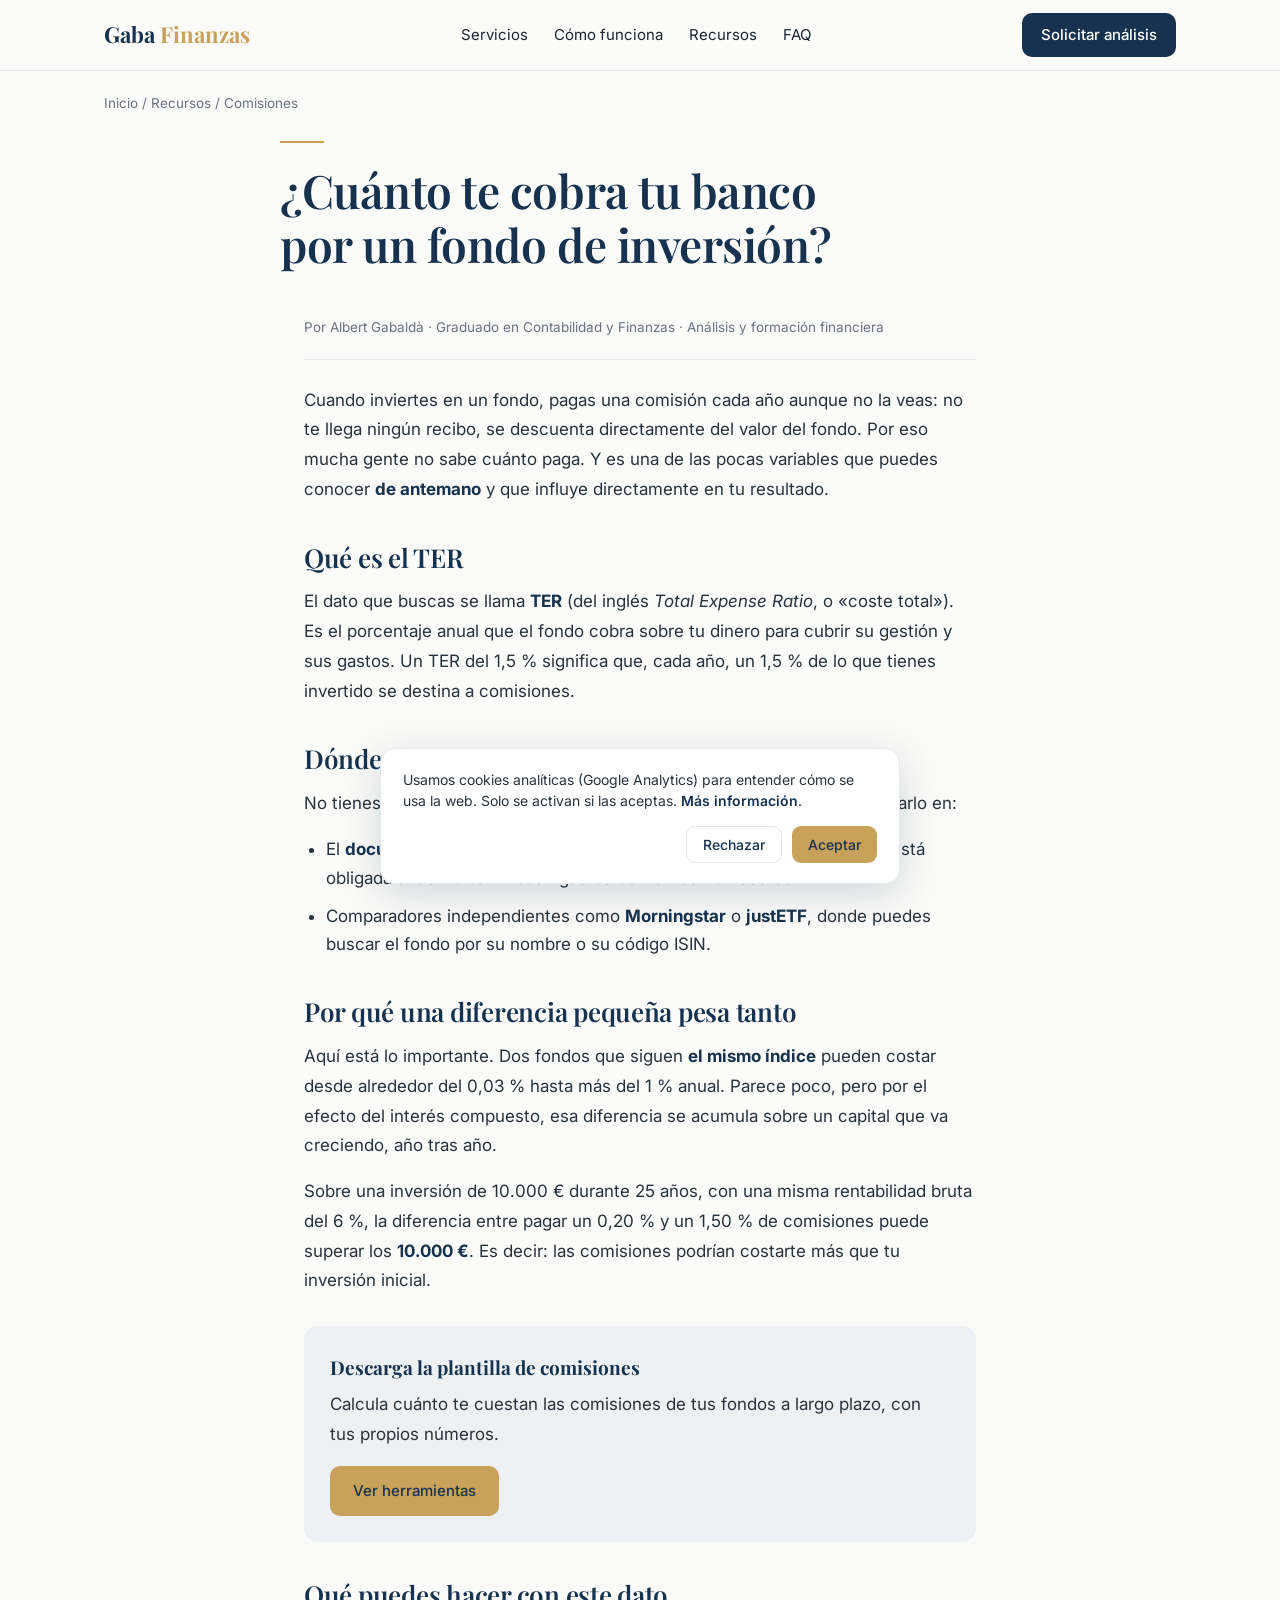
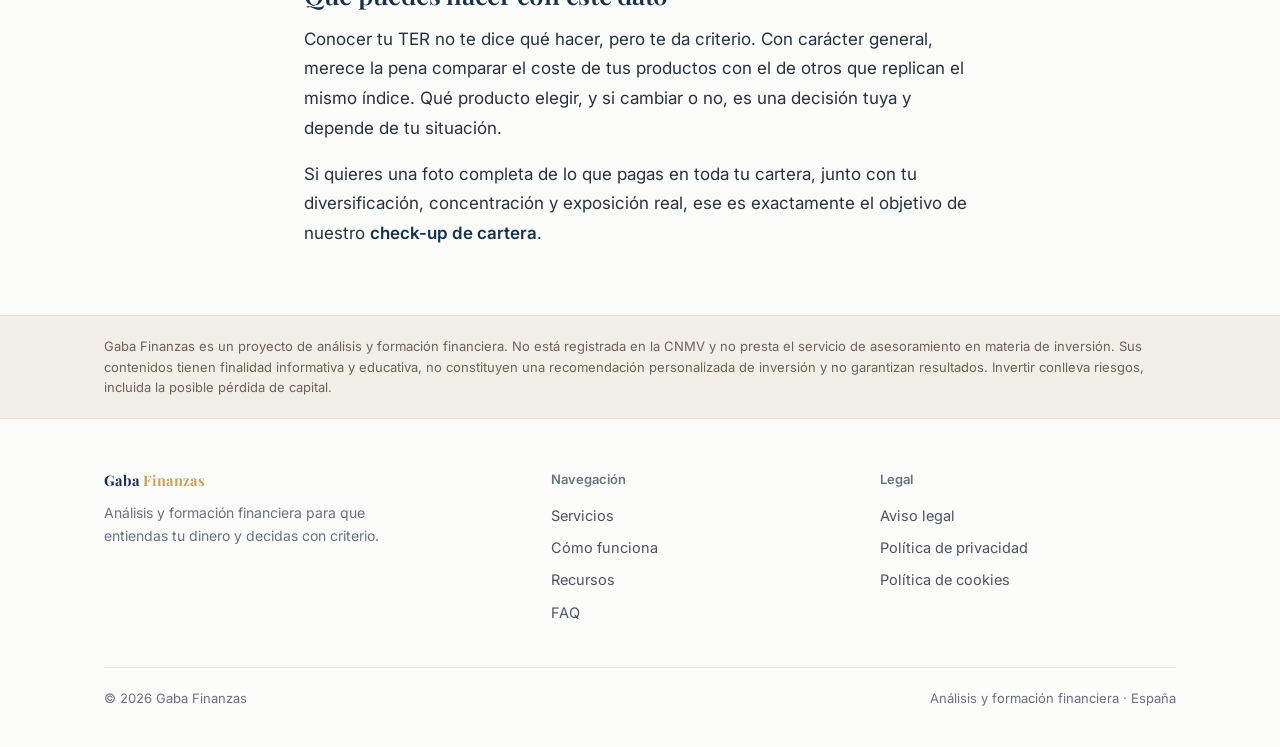
==== articulo-comisiones-fondos.html @ 1c0364d4 "Add files via upload" ====
<!DOCTYPE html><html lang="es"><head><meta charset="UTF-8"><meta name="viewport" content="width=device-width,initial-scale=1.0">
<title>¿Cuánto te cobra tu banco por un fondo de inversión? | Gaba Finanzas</title>
<meta name="description" content="Aprende a encontrar la comisión (TER) que pagas por tu fondo de inversión y por qué una diferencia pequeña en comisiones puede costarte miles de euros a largo plazo.">
<meta property="og:title" content="¿Cuánto te cobra tu banco por un fondo de inversión?">
<meta property="og:description" content="Cómo saber el TER que pagas y por qué las comisiones pesan tanto a largo plazo.">
<meta property="og:type" content="article">
<link rel="preconnect" href="https://fonts.googleapis.com"><link rel="preconnect" href="https://fonts.gstatic.com" crossorigin><link href="https://fonts.googleapis.com/css2?family=Playfair+Display:wght@500;600;700&family=Inter:wght@400;500;600&display=swap" rel="stylesheet"><style>:root{--bg:#FBFBF9;--ink:#1C2530;--navy:#16324F;--navy-d:#0F2A45;--gold:#C8A15A;--muted:#6B7280;--tint:#EDF1F4;--line:#E4E8EB;--white:#fff;--serif:'Playfair Display',Georgia,serif;--sans:'Inter',system-ui,sans-serif;--wrap:1120px}
*{box-sizing:border-box;margin:0;padding:0}html{scroll-behavior:smooth}
body{font-family:var(--sans);color:var(--ink);background:var(--bg);line-height:1.6;-webkit-font-smoothing:antialiased}
.wrap{max-width:var(--wrap);margin:0 auto;padding:0 24px}
.narrow{max-width:720px}
h1,h2,h3{font-family:var(--serif);color:var(--navy);font-weight:600;line-height:1.18;letter-spacing:-.01em}
a{color:inherit;text-decoration:none}
.rule{width:44px;height:2px;background:var(--gold);margin-bottom:20px;border:0}
.btn{display:inline-flex;align-items:center;justify-content:center;font-weight:500;font-size:15px;padding:12px 22px;border-radius:10px;border:1px solid transparent;cursor:pointer;transition:.18s}
.btn-primary{background:var(--navy);color:var(--white)}.btn-primary:hover{background:var(--navy-d)}
.btn-gold{background:var(--gold);color:var(--navy)}
.btn-ghost{background:transparent;color:var(--navy);border-color:var(--line)}.btn-ghost:hover{border-color:var(--navy)}
:focus-visible{outline:2px solid var(--gold);outline-offset:2px}
header{position:sticky;top:0;z-index:50;background:rgba(251,251,249,.9);backdrop-filter:blur(10px);border-bottom:1px solid var(--line)}
.nav{display:flex;align-items:center;justify-content:space-between;height:70px}
.logo{font-family:var(--serif);font-size:22px;font-weight:700}.logo b{color:var(--navy)}.logo span{color:var(--gold)}
.navlinks{display:flex;gap:26px}.navlinks a{font-size:15px;color:var(--ink)}.navlinks a:hover{color:var(--navy)}
.nav .btn{padding:9px 18px}
.hamb{display:none;background:none;border:0;cursor:pointer;padding:8px}.hamb span{display:block;width:22px;height:2px;background:var(--navy);margin:4px 0}
.mobile{display:none}
.crumb{font-size:13.5px;color:var(--muted);padding:22px 0 0}.crumb a:hover{color:var(--navy)}
.page-head{padding:26px 0 40px}.page-head h1{font-size:clamp(30px,5vw,46px);max-width:20ch}
.page-head p{color:var(--muted);font-size:18px;margin-top:16px;max-width:60ch}
section{padding:26px 0}
.grid{display:grid;gap:22px}.cols-3{grid-template-columns:repeat(3,1fr)}.cols-2{grid-template-columns:repeat(2,1fr)}
.card{background:var(--white);border:1px solid var(--line);border-radius:14px;padding:26px;display:flex;flex-direction:column}
.card .tag{font-size:12.5px;color:var(--gold);font-weight:600;margin-bottom:12px}
.card h3{font-size:20px;margin-bottom:10px}.card p{font-size:14.5px;color:#4B5560;flex:1}
.card .more{margin-top:16px;font-weight:600;color:var(--navy);font-size:14.5px}
.card.soon{opacity:.62}
.tools{background:var(--tint);border-radius:16px;padding:32px;margin-top:10px}
.tool{display:flex;justify-content:space-between;align-items:center;gap:16px;padding:16px 0;border-bottom:1px solid #DBE2E7}
.tool:last-child{border:0}.tool h4{font-family:var(--serif);color:var(--navy);font-size:17px}.tool p{font-size:13.5px;color:#4B5560}
article.post{padding:6px 0 10px}
article.post .meta{font-size:13.5px;color:var(--muted);margin-bottom:26px;border-bottom:1px solid var(--line);padding-bottom:20px}
article.post h2{font-size:26px;margin:38px 0 14px}
article.post h3{font-size:19px;margin:26px 0 10px}
article.post p{font-size:17px;color:#28323C;margin-bottom:16px;line-height:1.75}
article.post ul{margin:0 0 18px 22px}article.post li{font-size:17px;color:#28323C;margin-bottom:9px;line-height:1.7}
article.post strong{color:var(--navy)}
.lead-box{background:var(--tint);border-radius:14px;padding:26px;margin:30px 0}
.lead-box h4{font-family:var(--serif);color:var(--navy);font-size:19px;margin-bottom:8px}
.lead-box p{font-size:15px;color:#3A4652;margin-bottom:16px}
.faq details{border:1px solid var(--line);border-radius:12px;background:var(--white);margin-bottom:12px;padding:4px 22px}
.faq summary{font-family:var(--serif);color:var(--navy);font-size:18px;font-weight:600;cursor:pointer;padding:18px 0;list-style:none}
.faq summary::-webkit-details-marker{display:none}
.faq summary::after{content:'+';float:right;color:var(--gold);font-size:22px;line-height:1}
.faq details[open] summary::after{content:'\2013'}
.faq details p{font-size:15.5px;color:#3A4652;padding:0 0 20px;line-height:1.7}
.disclaimer{background:#F2EFE8;border-top:1px solid #E7E1D4;border-bottom:1px solid #E7E1D4;margin-top:40px}
.disclaimer p{font-size:13px;color:#6C6455;line-height:1.6;padding:20px 0}
footer{padding:50px 0 38px}
.foot{display:grid;grid-template-columns:1.4fr 1fr 1fr;gap:32px;margin-bottom:34px}
.foot h4{font-size:13px;color:var(--muted);font-weight:600;margin-bottom:14px}
.foot a{display:block;font-size:14.5px;color:#4B5560;margin-bottom:9px}.foot a:hover{color:var(--navy)}
.foot .brand p{font-size:14px;color:var(--muted);margin-top:10px;max-width:34ch}
.foot-bottom{border-top:1px solid var(--line);padding-top:20px;font-size:13px;color:var(--muted);display:flex;justify-content:space-between;flex-wrap:wrap;gap:10px}
@media(max-width:900px){.cols-3{grid-template-columns:1fr 1fr}.foot{grid-template-columns:1fr 1fr}}
@media(max-width:680px){.navlinks,.nav>.btn{display:none}.hamb{display:block}.cols-3,.cols-2,.foot{grid-template-columns:1fr}
.mobile.open{display:block;background:var(--bg);border-top:1px solid var(--line)}.mobile a{display:block;padding:15px 24px;border-bottom:1px solid var(--line)}}
@media(prefers-reduced-motion:reduce){*{transition:none!important}}</style>
<script type="application/ld+json">{"@context":"https://schema.org","@type":"Article","headline":"¿Cuánto te cobra tu banco por un fondo de inversión?","author":{"@type":"Person","name":"Albert Gabaldà Rodríguez"},"publisher":{"@type":"Organization","name":"Gaba Finanzas"},"description":"Cómo encontrar la comisión (TER) de tu fondo y por qué importa a largo plazo.","inLanguage":"es"}</script>
</head><body>
<header><div class="wrap nav"><a class="logo" href="index.html"><b>Gaba</b> <span>Finanzas</span></a><nav class="navlinks"><a href="servicios.html">Servicios</a><a href="index.html#como-funciona">Cómo funciona</a><a href="recursos.html">Recursos</a><a href="faq.html">FAQ</a></nav><a class="btn btn-primary" href="index.html#contacto">Solicitar análisis</a><button class="hamb" id="hamb" aria-label="Menú"><span></span><span></span><span></span></button></div><div class="mobile" id="mobile"><a href="servicios.html">Servicios</a><a href="index.html#como-funciona">Cómo funciona</a><a href="recursos.html">Recursos</a><a href="faq.html">FAQ</a><a href="index.html#contacto">Solicitar análisis</a></div></header>
<div class="wrap"><div class="crumb"><a href="index.html">Inicio</a> / <a href="recursos.html">Recursos</a> / Comisiones</div></div>
<div class="wrap narrow page-head"><hr class="rule"><h1>¿Cuánto te cobra tu banco por un fondo de inversión?</h1></div>
<div class="wrap narrow"><article class="post">
<div class="meta">Por Albert Gabaldà · Graduado en Contabilidad y Finanzas · Análisis y formación financiera</div>
<p>Cuando inviertes en un fondo, pagas una comisión cada año aunque no la veas: no te llega ningún recibo, se descuenta directamente del valor del fondo. Por eso mucha gente no sabe cuánto paga. Y es una de las pocas variables que puedes conocer <strong>de antemano</strong> y que influye directamente en tu resultado.</p>
<h2>Qué es el TER</h2>
<p>El dato que buscas se llama <strong>TER</strong> (del inglés <em>Total Expense Ratio</em>, o «coste total»). Es el porcentaje anual que el fondo cobra sobre tu dinero para cubrir su gestión y sus gastos. Un TER del 1,5 % significa que, cada año, un 1,5 % de lo que tienes invertido se destina a comisiones.</p>
<h2>Dónde encontrarlo</h2>
<p>No tienes que fiarte de lo que te digan: el dato es público. Puedes encontrarlo en:</p>
<ul>
<li>El <strong>documento de datos fundamentales (KID)</strong> del fondo, que la entidad está obligada a facilitarte. Busca «gastos corrientes» o «costes».</li>
<li>Comparadores independientes como <strong>Morningstar</strong> o <strong>justETF</strong>, donde puedes buscar el fondo por su nombre o su código ISIN.</li>
</ul>
<h2>Por qué una diferencia pequeña pesa tanto</h2>
<p>Aquí está lo importante. Dos fondos que siguen <strong>el mismo índice</strong> pueden costar desde alrededor del 0,03 % hasta más del 1 % anual. Parece poco, pero por el efecto del interés compuesto, esa diferencia se acumula sobre un capital que va creciendo, año tras año.</p>
<p>Sobre una inversión de 10.000 € durante 25 años, con una misma rentabilidad bruta del 6 %, la diferencia entre pagar un 0,20 % y un 1,50 % de comisiones puede superar los <strong>10.000 €</strong>. Es decir: las comisiones podrían costarte más que tu inversión inicial.</p>
<div class="lead-box"><h4>Descarga la plantilla de comisiones</h4><p>Calcula cuánto te cuestan las comisiones de tus fondos a largo plazo, con tus propios números.</p><a class="btn btn-gold" href="recursos.html">Ver herramientas</a></div>
<h2>Qué puedes hacer con este dato</h2>
<p>Conocer tu TER no te dice qué hacer, pero te da criterio. Con carácter general, merece la pena comparar el coste de tus productos con el de otros que replican el mismo índice. Qué producto elegir, y si cambiar o no, es una decisión tuya y depende de tu situación.</p>
<p>Si quieres una foto completa de lo que pagas en toda tu cartera, junto con tu diversificación, concentración y exposición real, ese es exactamente el objetivo de nuestro <a href="index.html#servicios" style="color:var(--navy);font-weight:600">check-up de cartera</a>.</p>
</article></div>
<div class="disclaimer"><div class="wrap"><p>Gaba Finanzas es un proyecto de análisis y formación financiera. No está registrada en la CNMV y no presta el servicio de asesoramiento en materia de inversión. Sus contenidos tienen finalidad informativa y educativa, no constituyen una recomendación personalizada de inversión y no garantizan resultados. Invertir conlleva riesgos, incluida la posible pérdida de capital.</p></div></div><footer><div class="wrap"><div class="foot"><div class="brand"><a class="logo" href="index.html"><b>Gaba</b> <span>Finanzas</span></a><p>Análisis y formación financiera para que entiendas tu dinero y decidas con criterio.</p></div><div><h4>Navegación</h4><a href="servicios.html">Servicios</a><a href="index.html#como-funciona">Cómo funciona</a><a href="recursos.html">Recursos</a><a href="faq.html">FAQ</a></div><div><h4>Legal</h4><a href="aviso-legal.html">Aviso legal</a><a href="privacidad.html">Política de privacidad</a><a href="cookies.html">Política de cookies</a></div></div><div class="foot-bottom"><span>© 2026 Gaba Finanzas</span><span>Análisis y formación financiera · España</span></div></div></footer><script>const h=document.getElementById("hamb"),m=document.getElementById("mobile");if(h)h.addEventListener("click",()=>m.classList.toggle("open"));</script><div id="gf-ck" role="dialog" aria-label="Aviso de cookies" style="display:none;position:fixed;left:16px;right:16px;bottom:16px;z-index:9999;max-width:520px;margin:0 auto;background:#fff;border:1px solid #E4E8EB;border-radius:14px;box-shadow:0 10px 40px rgba(22,50,79,.18);padding:20px 22px;font-family:'Inter',system-ui,sans-serif">
<p style="margin:0 0 14px;font-size:14px;color:#28323C;line-height:1.55">Usamos cookies anal&iacute;ticas (Google Analytics) para entender c&oacute;mo se usa la web. Solo se activan si las aceptas. <a href="cookies.html" style="color:#16324F;font-weight:600">M&aacute;s informaci&oacute;n</a>.</p>
<div style="display:flex;gap:10px;justify-content:flex-end">
<button id="gf-rej" style="cursor:pointer;font:500 14px Inter,sans-serif;padding:9px 16px;border-radius:9px;border:1px solid #E4E8EB;background:#fff;color:#16324F">Rechazar</button>
<button id="gf-acc" style="cursor:pointer;font:500 14px Inter,sans-serif;padding:9px 16px;border-radius:9px;border:0;background:#C8A15A;color:#16324F">Aceptar</button>
</div></div>
<script>
(function(){var GA_ID="G-XXXXXXXXXX";/* <-- Sustituye por tu ID de Google Analytics */
function gv(k){try{return localStorage.getItem(k)}catch(e){return null}}
function sv(k,v){try{localStorage.setItem(k,v)}catch(e){}}
function loadGA(){if(!GA_ID||GA_ID.indexOf("XXXX")!==-1)return;var s=document.createElement("script");s.async=1;s.src="https://www.googletagmanager.com/gtag/js?id="+GA_ID;document.head.appendChild(s);window.dataLayer=window.dataLayer||[];window.gtag=function(){dataLayer.push(arguments)};gtag("js",new Date());gtag("config",GA_ID);}
var el=document.getElementById("gf-ck"),c=gv("gf-consent");
if(c==="accepted"){loadGA();}else if(c!=="rejected"&&el){el.style.display="block";}
var a=document.getElementById("gf-acc"),r=document.getElementById("gf-rej");
if(a)a.onclick=function(){sv("gf-consent","accepted");if(el)el.style.display="none";loadGA();};
if(r)r.onclick=function(){sv("gf-consent","rejected");if(el)el.style.display="none";};})();
</script>
</body></html>
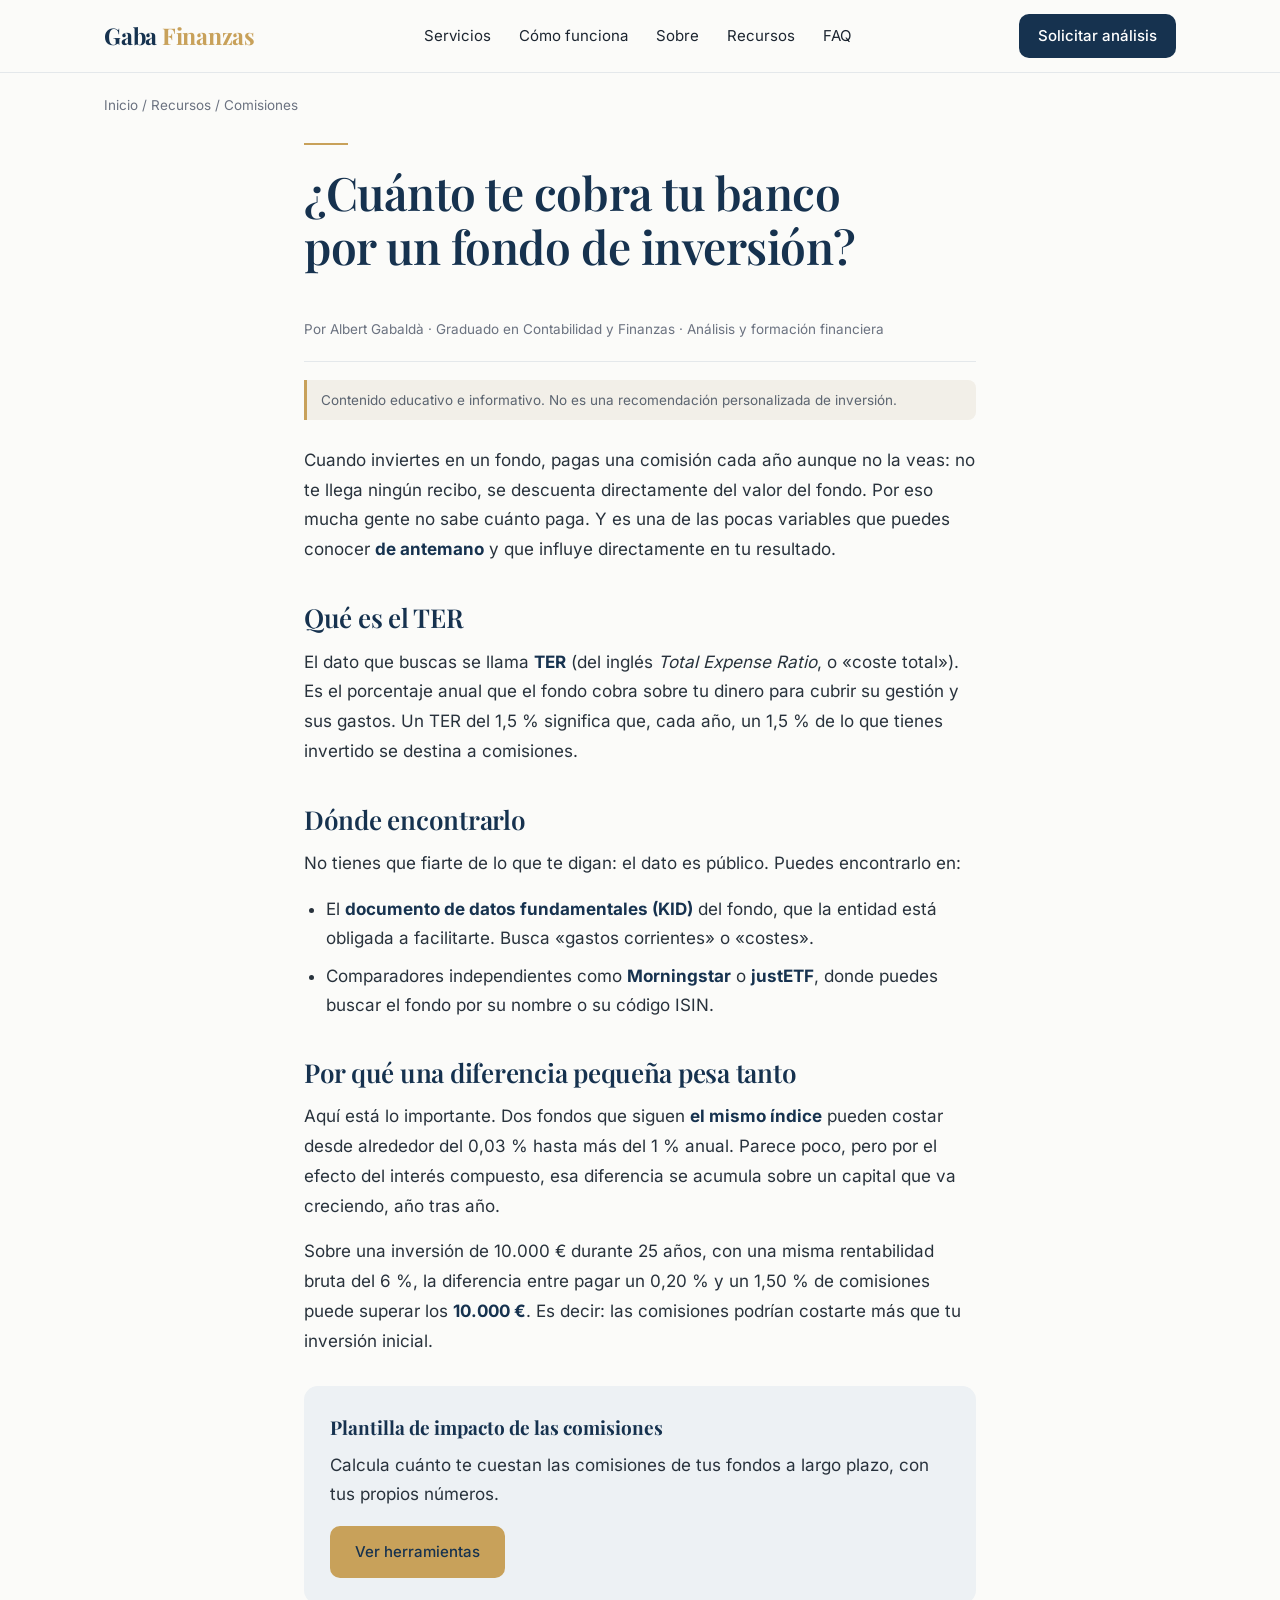
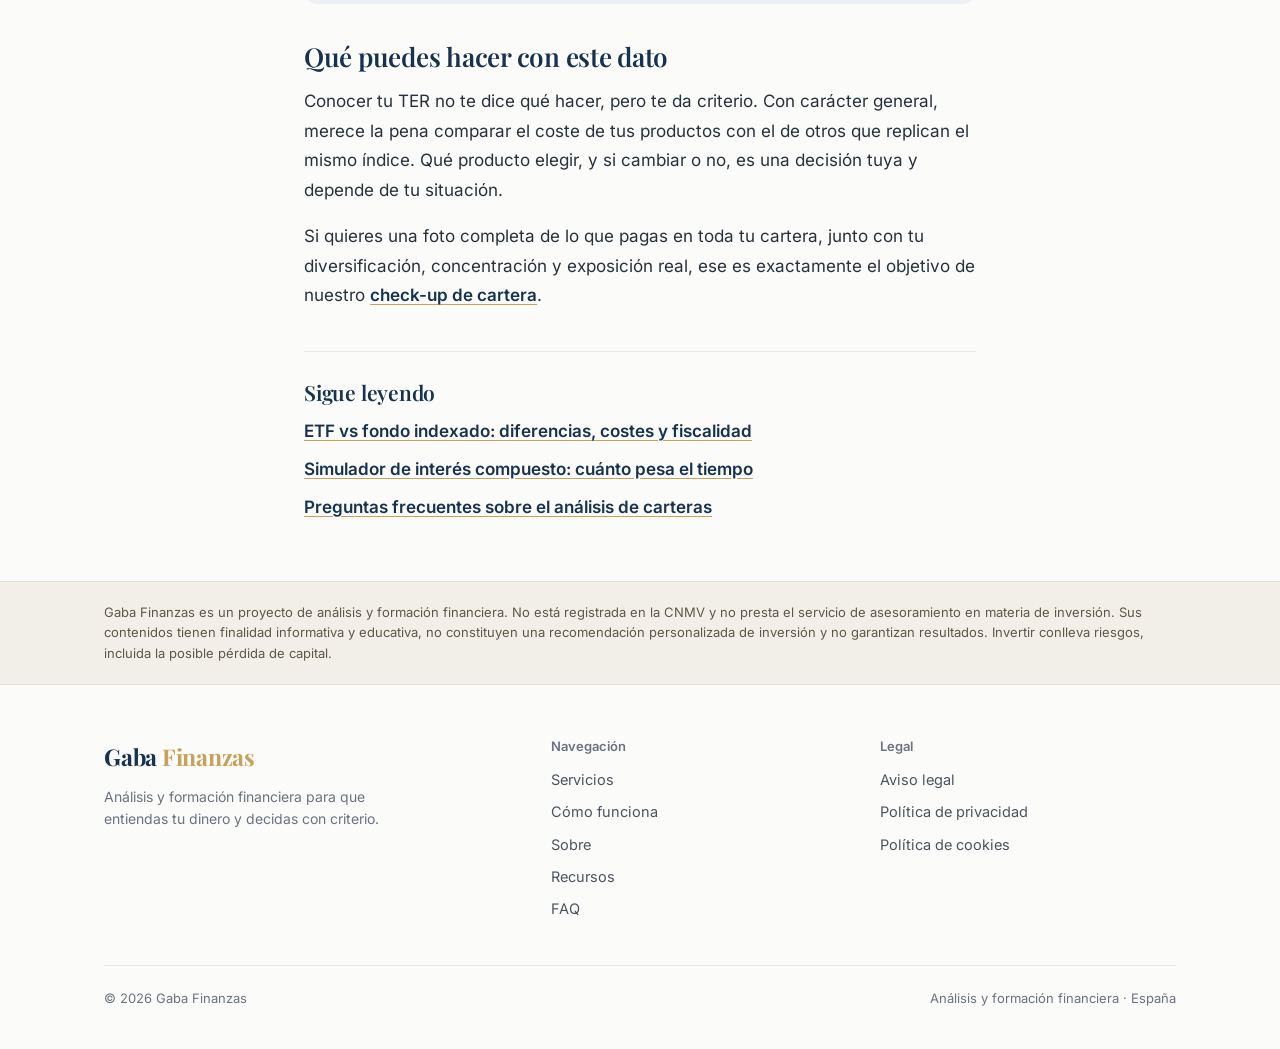
==== commit 3c17b388: "Web millorada" ====
--- a/articulo-comisiones-fondos.html
+++ b/articulo-comisiones-fondos.html
@@ -1,77 +1,65 @@
-<!DOCTYPE html><html lang="es"><head><meta charset="UTF-8"><meta name="viewport" content="width=device-width,initial-scale=1.0">
+<!DOCTYPE html>
+<html lang="es">
+<head>
+<meta charset="UTF-8">
+<meta name="viewport" content="width=device-width, initial-scale=1.0">
 <title>¿Cuánto te cobra tu banco por un fondo de inversión? | Gaba Finanzas</title>
 <meta name="description" content="Aprende a encontrar la comisión (TER) que pagas por tu fondo de inversión y por qué una diferencia pequeña en comisiones puede costarte miles de euros a largo plazo.">
+<link rel="canonical" href="https://www.gabafinanzas.com/articulo-comisiones-fondos.html">
+<meta property="og:type" content="article">
+<meta property="og:site_name" content="Gaba Finanzas">
+<meta property="og:locale" content="es_ES">
+<meta property="og:url" content="https://www.gabafinanzas.com/articulo-comisiones-fondos.html">
 <meta property="og:title" content="¿Cuánto te cobra tu banco por un fondo de inversión?">
 <meta property="og:description" content="Cómo saber el TER que pagas y por qué las comisiones pesan tanto a largo plazo.">
-<meta property="og:type" content="article">
-<link rel="preconnect" href="https://fonts.googleapis.com"><link rel="preconnect" href="https://fonts.gstatic.com" crossorigin><link href="https://fonts.googleapis.com/css2?family=Playfair+Display:wght@500;600;700&family=Inter:wght@400;500;600&display=swap" rel="stylesheet"><style>:root{--bg:#FBFBF9;--ink:#1C2530;--navy:#16324F;--navy-d:#0F2A45;--gold:#C8A15A;--muted:#6B7280;--tint:#EDF1F4;--line:#E4E8EB;--white:#fff;--serif:'Playfair Display',Georgia,serif;--sans:'Inter',system-ui,sans-serif;--wrap:1120px}
-*{box-sizing:border-box;margin:0;padding:0}html{scroll-behavior:smooth}
-body{font-family:var(--sans);color:var(--ink);background:var(--bg);line-height:1.6;-webkit-font-smoothing:antialiased}
-.wrap{max-width:var(--wrap);margin:0 auto;padding:0 24px}
-.narrow{max-width:720px}
-h1,h2,h3{font-family:var(--serif);color:var(--navy);font-weight:600;line-height:1.18;letter-spacing:-.01em}
-a{color:inherit;text-decoration:none}
-.rule{width:44px;height:2px;background:var(--gold);margin-bottom:20px;border:0}
-.btn{display:inline-flex;align-items:center;justify-content:center;font-weight:500;font-size:15px;padding:12px 22px;border-radius:10px;border:1px solid transparent;cursor:pointer;transition:.18s}
-.btn-primary{background:var(--navy);color:var(--white)}.btn-primary:hover{background:var(--navy-d)}
-.btn-gold{background:var(--gold);color:var(--navy)}
-.btn-ghost{background:transparent;color:var(--navy);border-color:var(--line)}.btn-ghost:hover{border-color:var(--navy)}
-:focus-visible{outline:2px solid var(--gold);outline-offset:2px}
-header{position:sticky;top:0;z-index:50;background:rgba(251,251,249,.9);backdrop-filter:blur(10px);border-bottom:1px solid var(--line)}
-.nav{display:flex;align-items:center;justify-content:space-between;height:70px}
-.logo{font-family:var(--serif);font-size:22px;font-weight:700}.logo b{color:var(--navy)}.logo span{color:var(--gold)}
-.navlinks{display:flex;gap:26px}.navlinks a{font-size:15px;color:var(--ink)}.navlinks a:hover{color:var(--navy)}
-.nav .btn{padding:9px 18px}
-.hamb{display:none;background:none;border:0;cursor:pointer;padding:8px}.hamb span{display:block;width:22px;height:2px;background:var(--navy);margin:4px 0}
-.mobile{display:none}
-.crumb{font-size:13.5px;color:var(--muted);padding:22px 0 0}.crumb a:hover{color:var(--navy)}
-.page-head{padding:26px 0 40px}.page-head h1{font-size:clamp(30px,5vw,46px);max-width:20ch}
-.page-head p{color:var(--muted);font-size:18px;margin-top:16px;max-width:60ch}
-section{padding:26px 0}
-.grid{display:grid;gap:22px}.cols-3{grid-template-columns:repeat(3,1fr)}.cols-2{grid-template-columns:repeat(2,1fr)}
-.card{background:var(--white);border:1px solid var(--line);border-radius:14px;padding:26px;display:flex;flex-direction:column}
-.card .tag{font-size:12.5px;color:var(--gold);font-weight:600;margin-bottom:12px}
-.card h3{font-size:20px;margin-bottom:10px}.card p{font-size:14.5px;color:#4B5560;flex:1}
-.card .more{margin-top:16px;font-weight:600;color:var(--navy);font-size:14.5px}
-.card.soon{opacity:.62}
-.tools{background:var(--tint);border-radius:16px;padding:32px;margin-top:10px}
-.tool{display:flex;justify-content:space-between;align-items:center;gap:16px;padding:16px 0;border-bottom:1px solid #DBE2E7}
-.tool:last-child{border:0}.tool h4{font-family:var(--serif);color:var(--navy);font-size:17px}.tool p{font-size:13.5px;color:#4B5560}
-article.post{padding:6px 0 10px}
-article.post .meta{font-size:13.5px;color:var(--muted);margin-bottom:26px;border-bottom:1px solid var(--line);padding-bottom:20px}
-article.post h2{font-size:26px;margin:38px 0 14px}
-article.post h3{font-size:19px;margin:26px 0 10px}
-article.post p{font-size:17px;color:#28323C;margin-bottom:16px;line-height:1.75}
-article.post ul{margin:0 0 18px 22px}article.post li{font-size:17px;color:#28323C;margin-bottom:9px;line-height:1.7}
-article.post strong{color:var(--navy)}
-.lead-box{background:var(--tint);border-radius:14px;padding:26px;margin:30px 0}
-.lead-box h4{font-family:var(--serif);color:var(--navy);font-size:19px;margin-bottom:8px}
-.lead-box p{font-size:15px;color:#3A4652;margin-bottom:16px}
-.faq details{border:1px solid var(--line);border-radius:12px;background:var(--white);margin-bottom:12px;padding:4px 22px}
-.faq summary{font-family:var(--serif);color:var(--navy);font-size:18px;font-weight:600;cursor:pointer;padding:18px 0;list-style:none}
-.faq summary::-webkit-details-marker{display:none}
-.faq summary::after{content:'+';float:right;color:var(--gold);font-size:22px;line-height:1}
-.faq details[open] summary::after{content:'\2013'}
-.faq details p{font-size:15.5px;color:#3A4652;padding:0 0 20px;line-height:1.7}
-.disclaimer{background:#F2EFE8;border-top:1px solid #E7E1D4;border-bottom:1px solid #E7E1D4;margin-top:40px}
-.disclaimer p{font-size:13px;color:#6C6455;line-height:1.6;padding:20px 0}
-footer{padding:50px 0 38px}
-.foot{display:grid;grid-template-columns:1.4fr 1fr 1fr;gap:32px;margin-bottom:34px}
-.foot h4{font-size:13px;color:var(--muted);font-weight:600;margin-bottom:14px}
-.foot a{display:block;font-size:14.5px;color:#4B5560;margin-bottom:9px}.foot a:hover{color:var(--navy)}
-.foot .brand p{font-size:14px;color:var(--muted);margin-top:10px;max-width:34ch}
-.foot-bottom{border-top:1px solid var(--line);padding-top:20px;font-size:13px;color:var(--muted);display:flex;justify-content:space-between;flex-wrap:wrap;gap:10px}
-@media(max-width:900px){.cols-3{grid-template-columns:1fr 1fr}.foot{grid-template-columns:1fr 1fr}}
-@media(max-width:680px){.navlinks,.nav>.btn{display:none}.hamb{display:block}.cols-3,.cols-2,.foot{grid-template-columns:1fr}
-.mobile.open{display:block;background:var(--bg);border-top:1px solid var(--line)}.mobile a{display:block;padding:15px 24px;border-bottom:1px solid var(--line)}}
-@media(prefers-reduced-motion:reduce){*{transition:none!important}}</style>
-<script type="application/ld+json">{"@context":"https://schema.org","@type":"Article","headline":"¿Cuánto te cobra tu banco por un fondo de inversión?","author":{"@type":"Person","name":"Albert Gabaldà Rodríguez"},"publisher":{"@type":"Organization","name":"Gaba Finanzas"},"description":"Cómo encontrar la comisión (TER) de tu fondo y por qué importa a largo plazo.","inLanguage":"es"}</script>
-</head><body>
-<header><div class="wrap nav"><a class="logo" href="index.html"><b>Gaba</b> <span>Finanzas</span></a><nav class="navlinks"><a href="servicios.html">Servicios</a><a href="index.html#como-funciona">Cómo funciona</a><a href="recursos.html">Recursos</a><a href="faq.html">FAQ</a></nav><a class="btn btn-primary" href="index.html#contacto">Solicitar análisis</a><button class="hamb" id="hamb" aria-label="Menú"><span></span><span></span><span></span></button></div><div class="mobile" id="mobile"><a href="servicios.html">Servicios</a><a href="index.html#como-funciona">Cómo funciona</a><a href="recursos.html">Recursos</a><a href="faq.html">FAQ</a><a href="index.html#contacto">Solicitar análisis</a></div></header>
+<meta property="og:image" content="https://www.gabafinanzas.com/assets/img/og-image.png">
+<meta property="og:image:width" content="1200">
+<meta property="og:image:height" content="630">
+<meta name="twitter:card" content="summary_large_image">
+<meta name="theme-color" content="#16324F">
+<link rel="icon" href="favicon.ico" sizes="32x32">
+<link rel="icon" href="assets/img/favicon.svg" type="image/svg+xml">
+<link rel="apple-touch-icon" href="assets/img/apple-touch-icon.png">
+<link rel="preload" href="assets/fonts/inter-latin-wght-normal.woff2" as="font" type="font/woff2" crossorigin>
+<link rel="preload" href="assets/fonts/playfair-display-latin-wght-normal.woff2" as="font" type="font/woff2" crossorigin>
+<link rel="stylesheet" href="assets/css/site.css">
+<script>document.documentElement.className+=' js'</script>
+<script type="application/ld+json">{"@context": "https://schema.org", "@type": "Article", "headline": "¿Cuánto te cobra tu banco por un fondo de inversión?", "author": {"@type": "Person", "name": "Albert Gabaldà Rodríguez", "url": "https://www.gabafinanzas.com/sobre.html"}, "publisher": {"@type": "Organization", "name": "Gaba Finanzas", "url": "https://www.gabafinanzas.com/", "logo": {"@type": "ImageObject", "url": "https://www.gabafinanzas.com/assets/img/icon-512.png"}}, "description": "Cómo encontrar la comisión (TER) de tu fondo y por qué importa a largo plazo.", "inLanguage": "es", "mainEntityOfPage": "https://www.gabafinanzas.com/articulo-comisiones-fondos.html", "image": "https://www.gabafinanzas.com/assets/img/og-image.png"}</script>
+<script type="application/ld+json">{"@context": "https://schema.org", "@type": "BreadcrumbList", "itemListElement": [{"@type": "ListItem", "position": 1, "name": "Inicio", "item": "https://www.gabafinanzas.com/"}, {"@type": "ListItem", "position": 2, "name": "Recursos", "item": "https://www.gabafinanzas.com/recursos.html"}, {"@type": "ListItem", "position": 3, "name": "Comisiones", "item": "https://www.gabafinanzas.com/articulo-comisiones-fondos.html"}]}</script>
+</head>
+<body>
+<a class="skip" href="#contenido">Saltar al contenido</a>
+<header id="hdr">
+  <div class="wrap nav">
+    <a class="logo" href="index.html" aria-label="Gaba Finanzas, inicio"><b>Gaba</b> <span>Finanzas</span></a>
+    <nav class="navlinks" aria-label="Principal">
+      <a href="servicios.html">Servicios</a>
+      <a href="index.html#como-funciona">Cómo funciona</a>
+      <a href="sobre.html">Sobre</a>
+      <a href="recursos.html">Recursos</a>
+      <a href="faq.html">FAQ</a>
+    </nav>
+    <a class="btn btn-primary" href="index.html#contacto">Solicitar análisis</a>
+    <button class="hamb" id="hamb" type="button" aria-label="Abrir menú" aria-expanded="false" aria-controls="mobile">
+      <span></span><span></span><span></span>
+    </button>
+  </div>
+  <nav class="mobile" id="mobile" aria-label="Menú móvil">
+    <a href="servicios.html">Servicios</a>
+    <a href="index.html#como-funciona">Cómo funciona</a>
+    <a href="sobre.html">Sobre</a>
+    <a href="recursos.html">Recursos</a>
+    <a href="faq.html">FAQ</a>
+    <a class="cta" href="index.html#contacto">Solicitar análisis</a>
+  </nav>
+</header>
+
+<main id="contenido">
 <div class="wrap"><div class="crumb"><a href="index.html">Inicio</a> / <a href="recursos.html">Recursos</a> / Comisiones</div></div>
 <div class="wrap narrow page-head"><hr class="rule"><h1>¿Cuánto te cobra tu banco por un fondo de inversión?</h1></div>
 <div class="wrap narrow"><article class="post">
 <div class="meta">Por Albert Gabaldà · Graduado en Contabilidad y Finanzas · Análisis y formación financiera</div>
+<p class="edu-note">Contenido educativo e informativo. No es una recomendación personalizada de inversión.</p>
 <p>Cuando inviertes en un fondo, pagas una comisión cada año aunque no la veas: no te llega ningún recibo, se descuenta directamente del valor del fondo. Por eso mucha gente no sabe cuánto paga. Y es una de las pocas variables que puedes conocer <strong>de antemano</strong> y que influye directamente en tu resultado.</p>
 <h2>Qué es el TER</h2>
 <p>El dato que buscas se llama <strong>TER</strong> (del inglés <em>Total Expense Ratio</em>, o «coste total»). Es el porcentaje anual que el fondo cobra sobre tu dinero para cubrir su gestión y sus gastos. Un TER del 1,5 % significa que, cada año, un 1,5 % de lo que tienes invertido se destina a comisiones.</p>
@@ -84,26 +72,52 @@
 <h2>Por qué una diferencia pequeña pesa tanto</h2>
 <p>Aquí está lo importante. Dos fondos que siguen <strong>el mismo índice</strong> pueden costar desde alrededor del 0,03 % hasta más del 1 % anual. Parece poco, pero por el efecto del interés compuesto, esa diferencia se acumula sobre un capital que va creciendo, año tras año.</p>
 <p>Sobre una inversión de 10.000 € durante 25 años, con una misma rentabilidad bruta del 6 %, la diferencia entre pagar un 0,20 % y un 1,50 % de comisiones puede superar los <strong>10.000 €</strong>. Es decir: las comisiones podrían costarte más que tu inversión inicial.</p>
-<div class="lead-box"><h4>Descarga la plantilla de comisiones</h4><p>Calcula cuánto te cuestan las comisiones de tus fondos a largo plazo, con tus propios números.</p><a class="btn btn-gold" href="recursos.html">Ver herramientas</a></div>
+<div class="lead-box"><h4>Plantilla de impacto de las comisiones</h4><p>Calcula cuánto te cuestan las comisiones de tus fondos a largo plazo, con tus propios números.</p><a class="btn btn-gold" href="recursos.html">Ver herramientas</a></div>
 <h2>Qué puedes hacer con este dato</h2>
 <p>Conocer tu TER no te dice qué hacer, pero te da criterio. Con carácter general, merece la pena comparar el coste de tus productos con el de otros que replican el mismo índice. Qué producto elegir, y si cambiar o no, es una decisión tuya y depende de tu situación.</p>
-<p>Si quieres una foto completa de lo que pagas en toda tu cartera, junto con tu diversificación, concentración y exposición real, ese es exactamente el objetivo de nuestro <a href="index.html#servicios" style="color:var(--navy);font-weight:600">check-up de cartera</a>.</p>
+<p>Si quieres una foto completa de lo que pagas en toda tu cartera, junto con tu diversificación, concentración y exposición real, ese es exactamente el objetivo de nuestro <a href="servicios.html" class="link">check-up de cartera</a>.</p>
+<aside class="related" aria-label="Sigue leyendo"><h2>Sigue leyendo</h2><ul>
+<li><a class="link" href="articulo-etf-vs-fondo.html">ETF vs fondo indexado: diferencias, costes y fiscalidad</a></li>
+<li><a class="link" href="index.html#calculadora">Simulador de interés compuesto: cuánto pesa el tiempo</a></li>
+<li><a class="link" href="faq.html">Preguntas frecuentes sobre el análisis de carteras</a></li>
+</ul></aside>
 </article></div>
-<div class="disclaimer"><div class="wrap"><p>Gaba Finanzas es un proyecto de análisis y formación financiera. No está registrada en la CNMV y no presta el servicio de asesoramiento en materia de inversión. Sus contenidos tienen finalidad informativa y educativa, no constituyen una recomendación personalizada de inversión y no garantizan resultados. Invertir conlleva riesgos, incluida la posible pérdida de capital.</p></div></div><footer><div class="wrap"><div class="foot"><div class="brand"><a class="logo" href="index.html"><b>Gaba</b> <span>Finanzas</span></a><p>Análisis y formación financiera para que entiendas tu dinero y decidas con criterio.</p></div><div><h4>Navegación</h4><a href="servicios.html">Servicios</a><a href="index.html#como-funciona">Cómo funciona</a><a href="recursos.html">Recursos</a><a href="faq.html">FAQ</a></div><div><h4>Legal</h4><a href="aviso-legal.html">Aviso legal</a><a href="privacidad.html">Política de privacidad</a><a href="cookies.html">Política de cookies</a></div></div><div class="foot-bottom"><span>© 2026 Gaba Finanzas</span><span>Análisis y formación financiera · España</span></div></div></footer><script>const h=document.getElementById("hamb"),m=document.getElementById("mobile");if(h)h.addEventListener("click",()=>m.classList.toggle("open"));</script><div id="gf-ck" role="dialog" aria-label="Aviso de cookies" style="display:none;position:fixed;left:16px;right:16px;bottom:16px;z-index:9999;max-width:520px;margin:0 auto;background:#fff;border:1px solid #E4E8EB;border-radius:14px;box-shadow:0 10px 40px rgba(22,50,79,.18);padding:20px 22px;font-family:'Inter',system-ui,sans-serif">
-<p style="margin:0 0 14px;font-size:14px;color:#28323C;line-height:1.55">Usamos cookies anal&iacute;ticas (Google Analytics) para entender c&oacute;mo se usa la web. Solo se activan si las aceptas. <a href="cookies.html" style="color:#16324F;font-weight:600">M&aacute;s informaci&oacute;n</a>.</p>
-<div style="display:flex;gap:10px;justify-content:flex-end">
-<button id="gf-rej" style="cursor:pointer;font:500 14px Inter,sans-serif;padding:9px 16px;border-radius:9px;border:1px solid #E4E8EB;background:#fff;color:#16324F">Rechazar</button>
-<button id="gf-acc" style="cursor:pointer;font:500 14px Inter,sans-serif;padding:9px 16px;border-radius:9px;border:0;background:#C8A15A;color:#16324F">Aceptar</button>
-</div></div>
-<script>
-(function(){var GA_ID="G-XXXXXXXXXX";/* <-- Sustituye por tu ID de Google Analytics */
-function gv(k){try{return localStorage.getItem(k)}catch(e){return null}}
-function sv(k,v){try{localStorage.setItem(k,v)}catch(e){}}
-function loadGA(){if(!GA_ID||GA_ID.indexOf("XXXX")!==-1)return;var s=document.createElement("script");s.async=1;s.src="https://www.googletagmanager.com/gtag/js?id="+GA_ID;document.head.appendChild(s);window.dataLayer=window.dataLayer||[];window.gtag=function(){dataLayer.push(arguments)};gtag("js",new Date());gtag("config",GA_ID);}
-var el=document.getElementById("gf-ck"),c=gv("gf-consent");
-if(c==="accepted"){loadGA();}else if(c!=="rejected"&&el){el.style.display="block";}
-var a=document.getElementById("gf-acc"),r=document.getElementById("gf-rej");
-if(a)a.onclick=function(){sv("gf-consent","accepted");if(el)el.style.display="none";loadGA();};
-if(r)r.onclick=function(){sv("gf-consent","rejected");if(el)el.style.display="none";};})();
-</script>
-</body></html>
+</main>
+
+<div class="disclaimer">
+  <div class="wrap"><p>Gaba Finanzas es un proyecto de análisis y formación financiera. No está registrada en la CNMV y no presta el servicio de asesoramiento en materia de inversión. Sus contenidos tienen finalidad informativa y educativa, no constituyen una recomendación personalizada de inversión y no garantizan resultados. Invertir conlleva riesgos, incluida la posible pérdida de capital.</p></div>
+</div>
+
+<footer>
+  <div class="wrap">
+    <div class="foot">
+      <div class="brand">
+        <a class="logo" href="index.html"><b>Gaba</b> <span>Finanzas</span></a>
+        <p>Análisis y formación financiera para que entiendas tu dinero y decidas con criterio.</p>
+      </div>
+      <nav aria-label="Pie: navegación">
+        <h2>Navegación</h2>
+        <a href="servicios.html">Servicios</a>
+        <a href="index.html#como-funciona">Cómo funciona</a>
+        <a href="sobre.html">Sobre</a>
+        <a href="recursos.html">Recursos</a>
+        <a href="faq.html">FAQ</a>
+      </nav>
+      <nav aria-label="Pie: legal">
+        <h2>Legal</h2>
+        <a href="aviso-legal.html">Aviso legal</a>
+        <a href="privacidad.html">Política de privacidad</a>
+        <a href="cookies.html">Política de cookies</a>
+        <button class="linklike" type="button" data-cookie-settings>Configurar cookies</button>
+      </nav>
+    </div>
+    <div class="foot-bottom">
+      <span>© 2026 Gaba Finanzas</span>
+      <span>Análisis y formación financiera · España</span>
+    </div>
+  </div>
+</footer>
+
+<script src="assets/js/site.js" defer></script>
+</body>
+</html>
--- a/assets/css/site.css
+++ b/assets/css/site.css
@@ -0,0 +1,253 @@
+/* Gaba Finanzas — hoja de estilos única para toda la web.
+   Antes cada página llevaba su propia copia del CSS; ahora se cambia aquí y afecta a todas. */
+
+/* ---------- Fuentes (alojadas en la propia web, sin llamadas a Google) ---------- */
+@font-face{font-family:'Inter';font-style:normal;font-weight:100 900;font-display:swap;
+  src:url('../fonts/inter-latin-wght-normal.woff2') format('woff2')}
+@font-face{font-family:'Playfair Display';font-style:normal;font-weight:400 900;font-display:swap;
+  src:url('../fonts/playfair-display-latin-wght-normal.woff2') format('woff2')}
+
+/* ---------- Variables de marca ---------- */
+:root{
+  --bg:#FBFBF9; --ink:#1C2530; --navy:#16324F; --navy-d:#0F2A45; --gold:#C8A15A;
+  --gold-ink:#86661F; /* dorado oscurecido: solo para texto pequeño sobre fondo claro (contraste AA) */
+  --muted:#6B7280; --tint:#EDF1F4; --line:#E4E8EB; --white:#fff;
+  --serif:'Playfair Display',Georgia,serif; --sans:'Inter',system-ui,sans-serif;
+  --wrap:1120px;
+}
+
+/* ---------- Base ---------- */
+*{box-sizing:border-box;margin:0;padding:0}
+html{scroll-behavior:smooth;scroll-padding-top:88px}
+body{font-family:var(--sans);color:var(--ink);background:var(--bg);line-height:1.6;-webkit-font-smoothing:antialiased}
+.wrap{max-width:var(--wrap);margin:0 auto;padding:0 24px}
+.narrow{max-width:720px}
+h1,h2,h3{font-family:var(--serif);color:var(--navy);font-weight:600;line-height:1.18;letter-spacing:-.01em}
+a{color:inherit;text-decoration:none}
+.rule{width:44px;height:2px;background:var(--gold);margin-bottom:20px;border:0}
+:focus-visible{outline:2px solid var(--gold);outline-offset:2px}
+[hidden]{display:none!important}
+.skip{position:absolute;left:-9999px;top:0;z-index:100;background:var(--navy);color:#fff;padding:10px 16px;border-radius:0 0 8px 0}
+.skip:focus{left:0}
+.link{color:var(--navy);font-weight:600;text-decoration:underline;text-decoration-color:var(--gold);text-underline-offset:3px}
+
+/* ---------- Botones ---------- */
+.btn{display:inline-flex;align-items:center;justify-content:center;font-family:var(--sans);font-weight:500;
+  font-size:15px;padding:13px 24px;border-radius:10px;border:1px solid transparent;cursor:pointer;transition:.18s ease}
+.btn-primary{background:var(--navy);color:var(--white)}
+.btn-primary:hover{background:var(--navy-d)}
+.btn-gold{background:var(--gold);color:var(--navy)}
+.btn-gold:hover{filter:brightness(1.05)}
+.btn-ghost{background:transparent;color:var(--navy);border-color:var(--line)}
+.btn-ghost:hover{border-color:var(--navy);background:var(--white)}
+.btn-soon{background:transparent;color:var(--muted);border:1px dashed #C9D1D8;cursor:default;font-size:13.5px;padding:9px 16px;white-space:nowrap}
+.btn[disabled]{opacity:.6;cursor:wait}
+
+/* ---------- Cabecera ---------- */
+header{position:sticky;top:0;z-index:50;background:rgba(251,251,249,.9);backdrop-filter:blur(10px);
+  border-bottom:1px solid var(--line);transition:box-shadow .2s}
+header.scrolled{box-shadow:0 1px 12px rgba(22,50,79,.05)}
+.nav{display:flex;align-items:center;justify-content:space-between;height:72px}
+.logo{font-family:var(--serif);font-size:23px;font-weight:700;letter-spacing:-.01em}
+.logo b{color:var(--navy);font-weight:700}
+.logo span{color:var(--gold);font-weight:700}
+.navlinks{display:flex;align-items:center;gap:28px}
+.navlinks a{font-size:15px;color:var(--ink);transition:color .15s}
+.navlinks a:hover,.navlinks a[aria-current]{color:var(--navy)}
+.navlinks a[aria-current]{font-weight:600;box-shadow:0 2px 0 var(--gold)}
+.nav .btn{padding:9px 18px}
+.hamb{display:none;background:none;border:0;cursor:pointer;padding:8px}
+.hamb span{display:block;width:22px;height:2px;background:var(--navy);margin:4px 0;transition:.2s}
+.mobile{display:none}
+
+/* ---------- Páginas interiores ---------- */
+.crumb{font-size:13.5px;color:var(--muted);padding:22px 0 0}
+.crumb a:hover{color:var(--navy)}
+.page-head{padding-top:26px;padding-bottom:40px}
+.page-head h1{font-size:clamp(30px,5vw,46px);max-width:20ch}
+.page-head p{color:var(--muted);font-size:18px;margin-top:16px;max-width:60ch}
+section{padding-top:26px;padding-bottom:26px}
+.grid{display:grid;gap:22px}
+.cols-4{grid-template-columns:repeat(4,1fr)}
+.cols-3{grid-template-columns:repeat(3,1fr)}
+.cols-2{grid-template-columns:repeat(2,1fr)}
+.card{background:var(--white);border:1px solid var(--line);border-radius:14px;padding:26px;display:flex;flex-direction:column}
+a.card{transition:border-color .18s,box-shadow .18s}
+a.card:hover{border-color:var(--navy);box-shadow:0 6px 24px rgba(22,50,79,.07)}
+.card .tag{font-size:12.5px;color:var(--gold-ink);font-weight:600;margin-bottom:12px}
+.card h3{font-size:20px;margin-bottom:10px}
+.card p{font-size:14.5px;color:#4B5560;flex:1}
+.card .more{margin-top:16px;font-weight:600;color:var(--navy);font-size:14.5px}
+.card.soon{opacity:.72}
+.card.soon .more{color:var(--muted);font-weight:500}
+.tools{background:var(--tint);border-radius:16px;padding:32px;margin-top:22px}
+.tools h2{font-size:26px;margin-bottom:6px}
+.tools .intro{color:#4B5560;font-size:15px;margin-bottom:16px}
+.tool{display:flex;justify-content:space-between;align-items:center;gap:16px;padding:16px 0;border-bottom:1px solid #DBE2E7}
+.tool:last-child{border:0}
+.tool h3{font-family:var(--serif);color:var(--navy);font-size:17px}
+.tool p{font-size:13.5px;color:#4B5560}
+
+article.post{padding:6px 0 10px}
+article.post .meta{font-size:13.5px;color:var(--muted);margin-bottom:26px;border-bottom:1px solid var(--line);padding-bottom:20px}
+article.post h2{font-size:26px;margin:38px 0 14px}
+article.post h3{font-size:19px;margin:26px 0 10px}
+article.post p{font-size:17px;color:#28323C;margin-bottom:16px;line-height:1.75}
+article.post ul{margin:0 0 18px 22px}
+article.post li{font-size:17px;color:#28323C;margin-bottom:9px;line-height:1.7}
+article.post strong{color:var(--navy)}
+article.post p.note{color:var(--muted);font-size:15px}
+article.post p.edu-note{font-size:13.5px;color:#5B6470;background:#F2EFE8;border-left:3px solid var(--gold);padding:10px 14px;border-radius:0 8px 8px 0;margin:-8px 0 26px;line-height:1.5}
+.related{border-top:1px solid var(--line);margin-top:40px;padding-top:6px}
+article.post .related h2{font-size:21px;margin:22px 0 12px}
+article.post .related ul{list-style:none;margin:0}
+.lead-box{background:var(--tint);border-radius:14px;padding:26px;margin:30px 0}
+.lead-box h3,.lead-box h4{font-family:var(--serif);color:var(--navy);font-size:19px;margin:0 0 8px}
+.lead-box p{font-size:15px;color:#3A4652;margin-bottom:16px}
+
+.faq details{border:1px solid var(--line);border-radius:12px;background:var(--white);margin-bottom:12px;padding:4px 22px}
+.faq summary{font-family:var(--serif);color:var(--navy);font-size:18px;font-weight:600;cursor:pointer;padding:18px 0;list-style:none}
+.faq summary::-webkit-details-marker{display:none}
+.faq summary::after{content:'+';float:right;color:var(--gold-ink);font-size:22px;line-height:1}
+.faq details[open] summary::after{content:'\2013'}
+.faq details p{font-size:15.5px;color:#3A4652;padding:0 0 20px;line-height:1.7}
+
+/* ---------- Portada ---------- */
+.home section{padding-top:80px;padding-bottom:80px}
+.home main p{max-width:64ch}
+.hero{padding-top:96px!important;padding-bottom:72px!important}
+.hero h1{font-size:clamp(38px,6vw,64px);max-width:16ch;line-height:1.12}
+.hero .lead{font-size:clamp(17px,2vw,20px);color:#37424E;max-width:58ch;margin:24px 0 34px}
+.hero-btns{display:flex;gap:14px;flex-wrap:wrap}
+.trust{display:flex;flex-wrap:wrap;gap:10px 12px;margin-top:40px}
+.trust li{list-style:none;font-size:13.5px;color:var(--navy);background:var(--tint);padding:7px 14px;border-radius:20px;font-weight:500}
+.sec-head{max-width:60ch;margin-bottom:44px}
+.sec-head h2{font-size:clamp(28px,4vw,40px)}
+.sec-head p{color:var(--muted);margin-top:14px;font-size:17px}
+.band{background:var(--tint)}
+.home .card h3{font-size:19px;margin-bottom:9px}
+
+.svc{background:var(--white);border:1px solid var(--line);border-radius:16px;padding:32px;display:flex;flex-direction:column}
+.svc h3{font-size:22px;margin-bottom:12px}
+.svc p{font-size:15px;color:#4B5560;flex:1}
+.svc .tag{font-size:13px;color:var(--gold-ink);font-weight:600;margin-bottom:16px;font-family:var(--sans)}
+.svc a{margin-top:20px;font-weight:600;color:var(--navy);font-size:15px}
+.svc a:hover{text-decoration:underline;text-decoration-color:var(--gold);text-underline-offset:4px}
+
+.steps{display:grid;grid-template-columns:repeat(4,1fr);gap:24px}
+.step{position:relative;padding-top:22px;border-top:2px solid var(--line)}
+.step .n{font-family:var(--serif);font-size:16px;color:var(--gold-ink);font-weight:700}
+.step h3{font-size:18px;margin:8px 0 8px}
+.step p{font-size:14px;color:#4B5560}
+
+.dash{background:var(--navy);color:#EAF0F5;border-radius:20px;padding:40px;position:relative;overflow:hidden}
+.dash .ficticio{position:absolute;top:18px;right:20px;font-size:11.5px;color:#B4C5D4;border:1px solid #2C4A63;padding:3px 10px;border-radius:20px}
+.dash-top{display:flex;flex-wrap:wrap;gap:36px;align-items:flex-end;margin-bottom:34px}
+.dash-big{font-family:var(--serif);font-size:46px;font-weight:600;color:#fff;line-height:1}
+.dash-label{font-size:13px;color:#B4C5D4;margin-bottom:6px}
+.dash-metric .v{font-family:var(--serif);font-size:26px;color:var(--gold);font-weight:600}
+.alloc{display:flex;flex-direction:column;gap:13px}
+.alloc-row{display:grid;grid-template-columns:120px 1fr 44px;align-items:center;gap:14px;font-size:13.5px}
+.bar{height:9px;background:#24425C;border-radius:6px;overflow:hidden}
+.bar i{display:block;height:100%;background:var(--gold);border-radius:6px;transition:width 1.1s cubic-bezier(.2,.7,.2,1)}
+.js .dash:not(.in) .bar i{width:0!important}
+.alloc-row .pct{text-align:right;color:#CFDCE6}
+
+.calc{display:grid;grid-template-columns:1fr 1fr;gap:36px;background:var(--white);border:1px solid var(--line);border-radius:20px;padding:38px}
+.field{margin-bottom:20px}
+.field label{display:block;font-size:13.5px;color:var(--muted);margin-bottom:7px;font-weight:500}
+.field input{width:100%;font-family:var(--sans);font-size:16px;color:var(--ink);padding:12px 14px;border:1px solid var(--line);border-radius:10px;background:#FCFCFB}
+.field input:focus{border-color:var(--navy);outline:none}
+.calc-out{background:var(--tint);border-radius:16px;padding:30px;display:flex;flex-direction:column;justify-content:center}
+.out-row{display:flex;justify-content:space-between;align-items:baseline;gap:12px;padding:14px 0;border-bottom:1px solid #DAE1E6}
+.out-row.total{border:0}
+.out-row .lbl{font-size:14px;color:#4B5560}
+.out-row .val{font-family:var(--serif);font-size:22px;color:var(--navy);font-weight:600;white-space:nowrap}
+.out-row.total .val{font-size:30px}
+.warn{font-size:12.5px;color:#5B6470;margin-top:16px;line-height:1.5}
+
+.trans-list{display:grid;grid-template-columns:repeat(2,1fr);gap:14px 30px;margin-top:8px}
+.trans-list li{list-style:none;display:flex;gap:12px;align-items:flex-start;font-size:16px;color:var(--ink)}
+.check{flex:none;width:22px;height:22px;border-radius:50%;background:var(--navy);color:#fff;display:flex;align-items:center;justify-content:center;font-size:12px;margin-top:2px}
+
+/* ---------- Contacto ---------- */
+.contact{background:var(--navy);color:#EAF0F5;border-radius:22px;padding:52px}
+.contact h2{color:#fff}
+.contact .lead{color:#C3D0DB;margin:14px 0 30px;font-size:17px}
+.form{display:grid;grid-template-columns:1fr 1fr;gap:16px;max-width:620px}
+.form .full{grid-column:1/-1}
+.form label{display:block;font-size:13px;color:#B4C5D4;margin-bottom:6px}
+.form input,.form select,.form textarea{width:100%;font-family:var(--sans);font-size:15px;padding:11px 13px;border-radius:9px;border:1px solid #3A5A76;background:#12293F;color:#EAF0F5}
+.form input::placeholder{color:#8FA5B8}
+.form textarea{min-height:96px;resize:vertical}
+.form .consent{display:flex;gap:10px;align-items:flex-start;font-size:13.5px;color:#C3D0DB;line-height:1.5;margin:0}
+.form .consent input{width:18px;height:18px;flex:none;margin-top:2px;accent-color:var(--gold)}
+.form .consent a{color:var(--gold);text-decoration:underline}
+.form .hp{position:absolute;left:-9999px;width:1px;height:1px;overflow:hidden}
+.form-status{font-size:14.5px;min-height:1.5em;color:#fff;font-weight:500}
+.form-status.err{color:#FFD0C7}
+.contact .aside{font-size:13.5px;color:#B4C5D4;margin-top:18px}
+.contact .aside a{color:var(--gold);font-weight:500}
+
+/* ---------- Aviso de no registro + pie ---------- */
+.disclaimer{background:#F2EFE8;border-top:1px solid #E7E1D4;border-bottom:1px solid #E7E1D4;margin-top:40px}
+.home .disclaimer{margin-top:0}
+.disclaimer p{max-width:none!important;font-size:13px;color:#5F5848;line-height:1.6;padding:20px 0}
+footer{padding:54px 0 40px}
+.foot{display:grid;grid-template-columns:1.4fr 1fr 1fr;gap:32px;margin-bottom:36px}
+.foot h2{font-size:13px;color:var(--muted);font-weight:600;margin-bottom:14px;font-family:var(--sans);letter-spacing:0}
+.foot a,.foot .linklike{display:block;font-size:14.5px;color:#4B5560;margin-bottom:9px}
+.foot .linklike{background:none;border:0;padding:0;font-family:inherit;cursor:pointer;text-align:left}
+.foot a:hover,.foot .linklike:hover{color:var(--navy)}
+.foot .brand p{font-size:14px;color:var(--muted);margin-top:10px;max-width:34ch}
+.foot .brand .logo{display:inline-block;margin-bottom:0;font-size:23px;color:inherit}
+.foot-bottom{border-top:1px solid var(--line);padding-top:22px;font-size:13px;color:var(--muted);display:flex;justify-content:space-between;flex-wrap:wrap;gap:10px}
+
+/* ---------- Aviso de cookies ---------- */
+.ck{position:fixed;left:16px;right:16px;bottom:16px;z-index:9999;max-width:520px;margin:0 auto;background:#fff;border:1px solid var(--line);
+  border-radius:14px;box-shadow:0 10px 40px rgba(22,50,79,.18);padding:20px 22px}
+.ck p{margin:0 0 14px;font-size:14px;color:#28323C;line-height:1.55}
+.ck a{color:var(--navy);font-weight:600;text-decoration:underline}
+.ck-btns{display:flex;gap:10px;justify-content:flex-end}
+/* Aceptar y Rechazar con el mismo peso visual, como pide la guía de cookies de la AEPD */
+.ck button{cursor:pointer;font:500 14px var(--sans);padding:9px 18px;border-radius:9px;border:1px solid var(--navy);background:#fff;color:var(--navy);min-width:110px}
+.ck button:hover{background:var(--navy);color:#fff}
+
+/* ---------- Animación de entrada (solo si hay JavaScript) ---------- */
+.js .reveal{opacity:0;transform:translateY(14px);transition:opacity .7s ease,transform .7s ease}
+.js .reveal.in{opacity:1;transform:none}
+
+/* ---------- Responsive ---------- */
+@media (max-width:900px){
+  .cols-4{grid-template-columns:repeat(2,1fr)}
+  .cols-3{grid-template-columns:1fr 1fr}
+  .steps{grid-template-columns:repeat(2,1fr)}
+  .calc{grid-template-columns:1fr}
+  .foot{grid-template-columns:1fr 1fr}
+  .navlinks{gap:20px}
+}
+@media (max-width:760px){
+  .navlinks,.nav>.btn{display:none}
+  .hamb{display:block}
+  .mobile.open{display:block;border-top:1px solid var(--line);background:var(--bg)}
+  .mobile a{display:block;padding:15px 24px;border-bottom:1px solid var(--line);font-size:16px}
+  .mobile a.cta{color:var(--navy);font-weight:600}
+}
+@media (max-width:680px){
+  .cols-4,.cols-3,.cols-2,.steps,.trans-list,.form,.foot{grid-template-columns:1fr}
+  .dash{padding:44px 24px 28px}
+  .alloc-row{grid-template-columns:104px 1fr 40px;gap:10px}
+  .contact{padding:34px 24px}
+  .calc{padding:24px}
+  .home section{padding-top:60px;padding-bottom:60px}
+  .hero{padding-top:64px!important;padding-bottom:52px!important}
+  .tool{flex-direction:column;align-items:flex-start}
+}
+@media (prefers-reduced-motion:reduce){
+  *{transition:none!important;scroll-behavior:auto!important}
+  .js .reveal{opacity:1;transform:none}
+}
+@media print{
+  header,.ck,.hamb,.contact,.skip{display:none!important}
+  body{background:#fff}
+}
